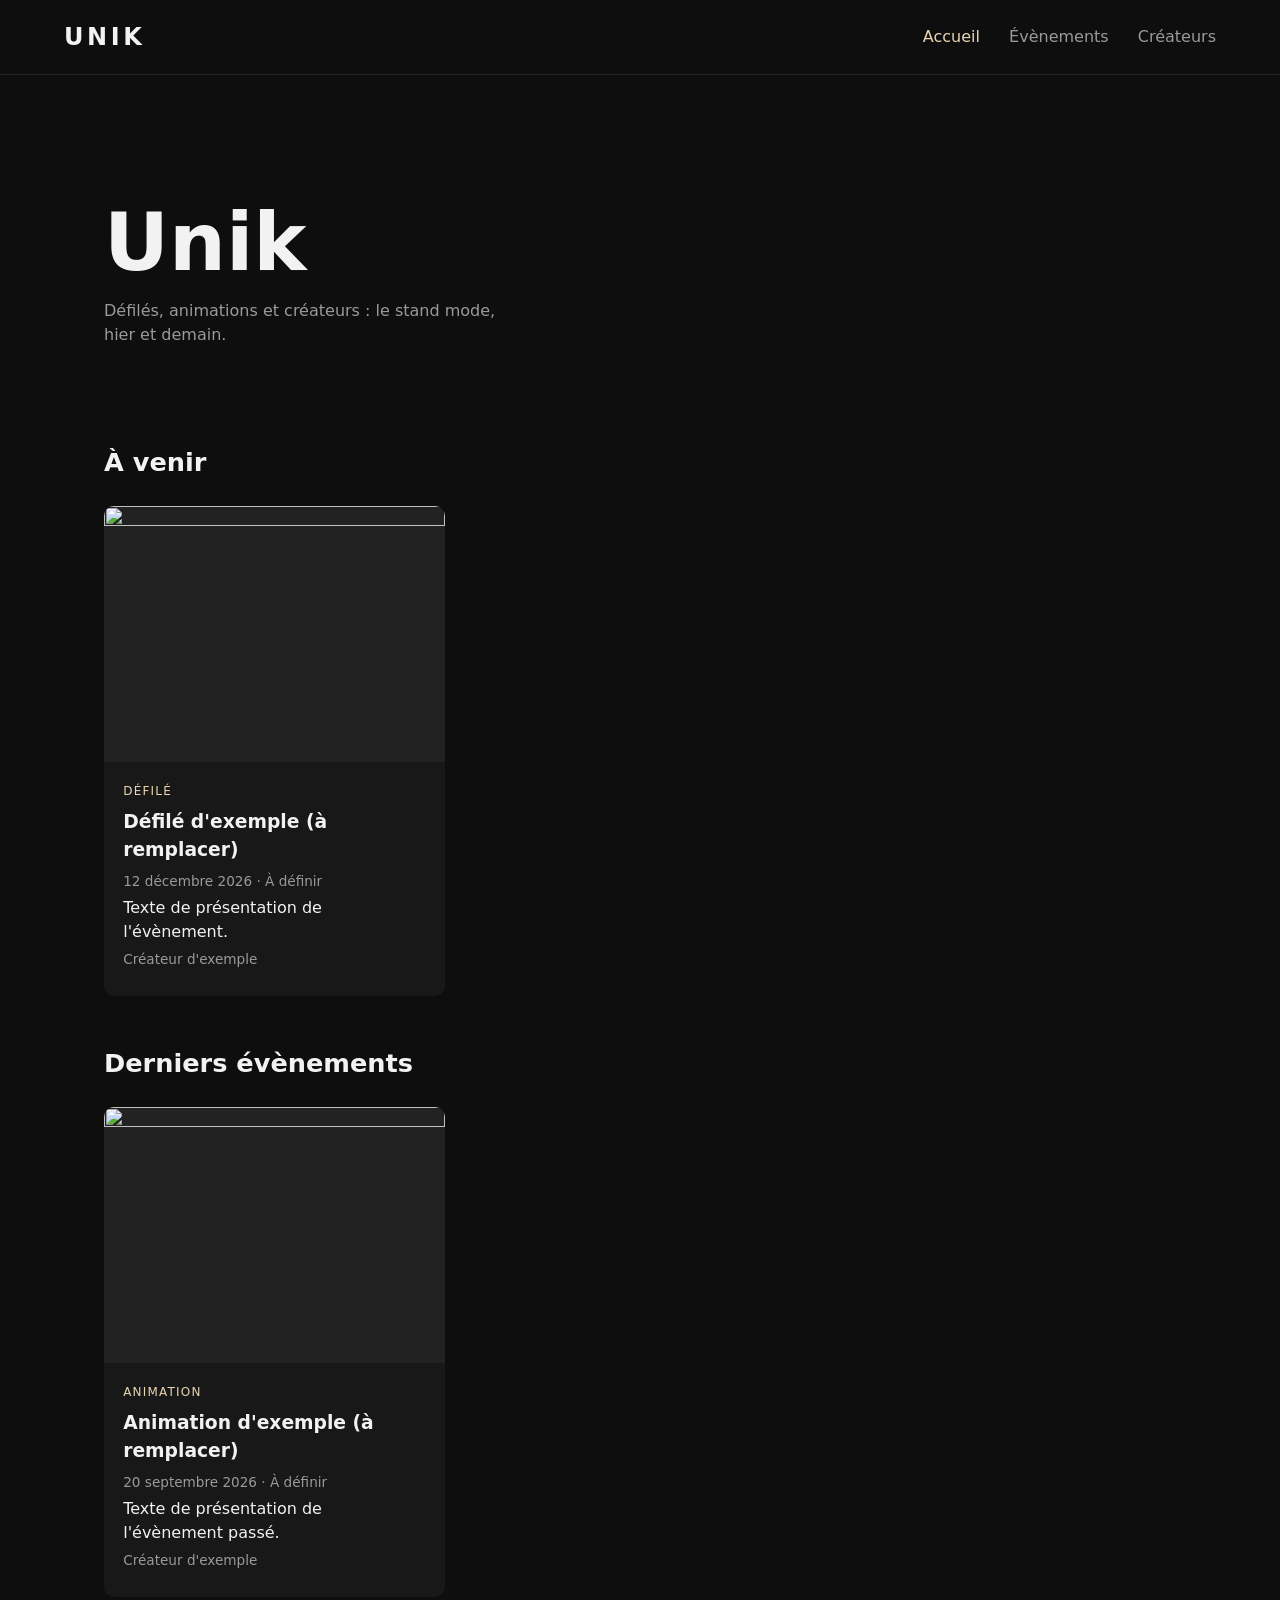
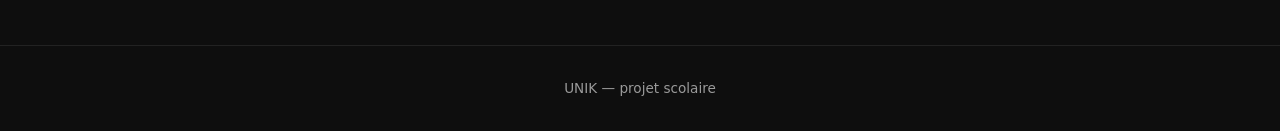
==== index.html @ 5e19cb2f "Structure initiale du site Co-Authored-By: Claude Sonnet 5.5 <noreply@anthropic.com>" ====
<!DOCTYPE html>
<html lang="fr">
<head>
  <meta charset="UTF-8">
  <meta name="viewport" content="width=device-width, initial-scale=1">
  <title>Accueil — UNIK</title>
  <link rel="stylesheet" href="css/style.css">
</head>
<body>
<header>
  <a class="logo" href="index.html">Unik</a>
  <nav>
    <a href="index.html" class="active">Accueil</a>
    <a href="evenements.html" >Évènements</a>
    <a href="createurs.html" >Créateurs</a>
  </nav>
</header>
<main>
<section class="hero">
  <h1>Unik</h1>
  <p>Défilés, animations et créateurs : le stand mode, hier et demain.</p>
</section>
<h2>À venir</h2>
<div class="grid" id="upcoming"></div>
<h2>Derniers évènements</h2>
<div class="grid" id="past"></div>
</main>
<footer>UNIK — projet scolaire</footer>
<script src="js/data/creators.js"></script>
<script src="js/data/events.js"></script>
<script src="js/main.js"></script>
<script>
  render("#upcoming", EVENTS.filter(isUpcoming).sort(byDateAsc).slice(0, 3), eventCard, "Rien de prévu pour l'instant.");
  render("#past", EVENTS.filter((e) => !isUpcoming(e)).sort(byDateDesc).slice(0, 3), eventCard, "Pas encore d'archives.");
</script>
</body>
</html>
---- css/style.css ----
:root {
  --bg: #0e0e0e;
  --fg: #f2f2f2;
  --muted: #9a9a9a;
  --accent: #e8d5b0;
  --card: #181818;
  --radius: 10px;
}
* { box-sizing: border-box; margin: 0; padding: 0; }
body { background: var(--bg); color: var(--fg); font-family: system-ui, sans-serif; line-height: 1.5; }
a { color: inherit; text-decoration: none; }
img { display: block; width: 100%; aspect-ratio: 4/3; object-fit: cover; background: #222; }

header { display: flex; justify-content: space-between; align-items: center; padding: 1.2rem 5vw; border-bottom: 1px solid #222; }
.logo { font-size: 1.5rem; font-weight: 800; letter-spacing: .15em; text-transform: uppercase; }
nav a { margin-left: 1.5rem; color: var(--muted); }
nav a:hover, nav a.active { color: var(--accent); }

main { padding: 3rem 5vw; max-width: 1200px; margin: 0 auto; }
.hero { padding: 5rem 0 3rem; }
.hero h1 { font-size: clamp(2.5rem, 8vw, 5rem); line-height: 1; margin-bottom: 1rem; }
.hero p { color: var(--muted); max-width: 40ch; }
h2 { margin: 3rem 0 1.5rem; font-size: 1.6rem; }

.grid { display: grid; grid-template-columns: repeat(auto-fill, minmax(260px, 1fr)); gap: 1.5rem; }
.card { background: var(--card); border-radius: var(--radius); overflow: hidden; transition: transform .25s; }
.card:hover { transform: translateY(-4px); }
.card-body { padding: 1rem 1.2rem 1.4rem; }
.card h3 { margin: .4rem 0; }
.tag { font-size: .75rem; text-transform: uppercase; letter-spacing: .1em; color: var(--accent); }
.meta { color: var(--muted); font-size: .85rem; margin: .3rem 0; }
.empty { color: var(--muted); }

.tabs { display: flex; gap: 1rem; margin-bottom: 2rem; }
.tabs button { background: none; border: 1px solid #333; color: var(--muted); padding: .5rem 1.2rem; border-radius: 999px; cursor: pointer; font: inherit; }
.tabs button.active { background: var(--accent); color: #000; border-color: var(--accent); }

footer { text-align: center; padding: 2rem; color: var(--muted); border-top: 1px solid #222; font-size: .85rem; }
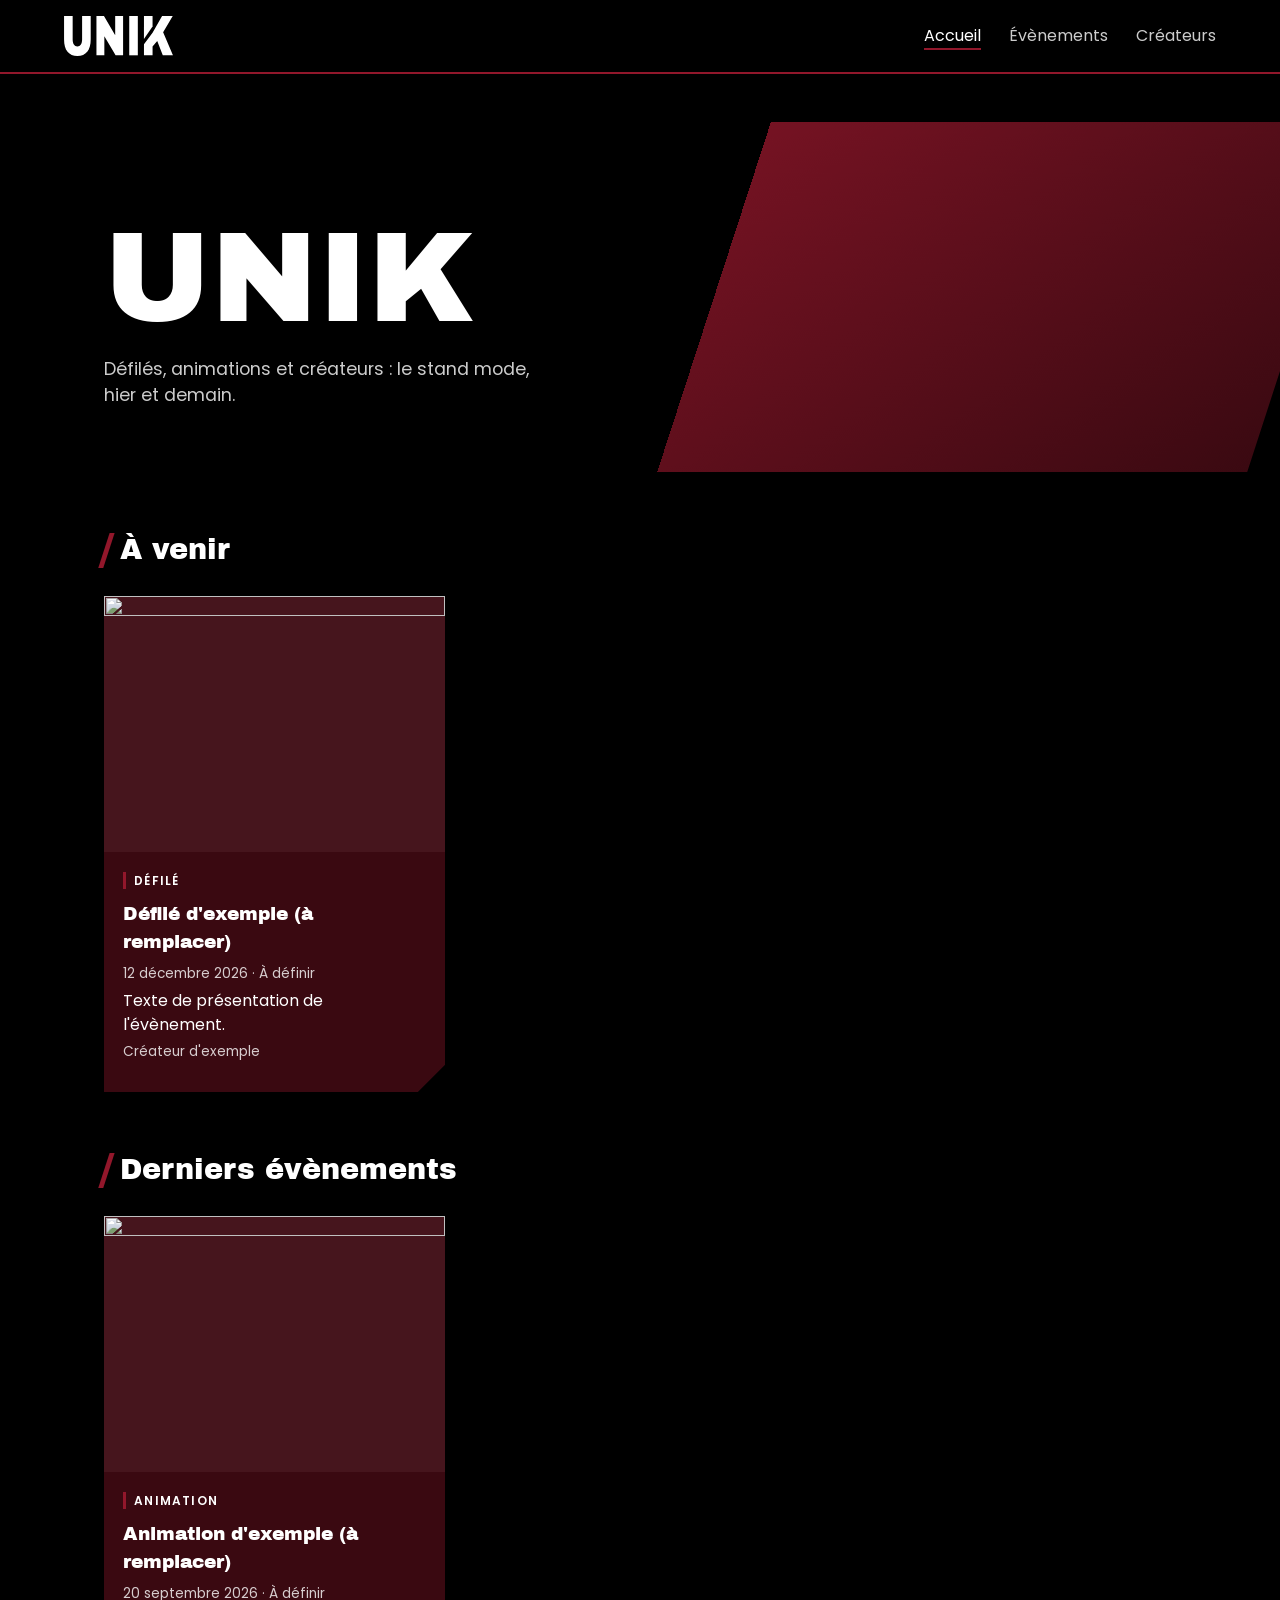
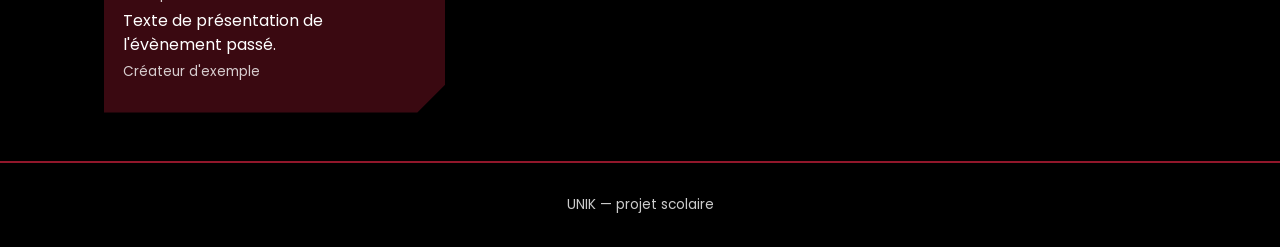
==== commit 83ad5c5d: "Charte graphique : couleurs, polices, logo et animations Co-Authored-By: Claude Sonnet 5.5 <noreply@" ====
--- a/index.html
+++ b/index.html
@@ -8,7 +8,7 @@
 </head>
 <body>
 <header>
-  <a class="logo" href="index.html">Unik</a>
+  <a class="logo" href="index.html"><img src="assets/logo/logo-unik-blanc.svg" alt="UNIK — accueil"></a>
   <nav>
     <a href="index.html" class="active">Accueil</a>
     <a href="evenements.html" >Évènements</a>
--- a/css/style.css
+++ b/css/style.css
@@ -1,38 +1,118 @@
+@import url("https://fonts.googleapis.com/css2?family=Archivo+Black&family=Poppins:wght@400;600&display=swap");
+
 :root {
-  --bg: #0e0e0e;
-  --fg: #f2f2f2;
-  --muted: #9a9a9a;
-  --accent: #e8d5b0;
-  --card: #181818;
-  --radius: 10px;
+  /* Couleurs de la charte */
+  --noir: #000000;
+  --blanc: #FFFFFF;
+  --bordeaux: #92172B;
+  /* Déclinaisons d'opacité (fonds et zones secondaires uniquement) */
+  --noir-80: rgba(0, 0, 0, .8);
+  --bordeaux-80: rgba(146, 23, 43, .8);
+  --bordeaux-60: rgba(146, 23, 43, .6);
+  --bordeaux-40: rgba(146, 23, 43, .4);
+  /* Polices */
+  --font-titre: "Archivo Black", sans-serif;
+  --font-texte: "Poppins", system-ui, sans-serif;
+  /* Rôles */
+  --bg: var(--noir);
+  --fg: var(--blanc);
+  --muted: rgba(255, 255, 255, .8);
+  --accent: var(--bordeaux);
+  --card: var(--bordeaux-40);
+  /* Découpe diagonale inspirée du K du logo */
+  --cut: polygon(0 0, 100% 0, 100% calc(100% - 28px), calc(100% - 28px) 100%, 0 100%);
+  --ease: cubic-bezier(.2, .8, .2, 1);
 }
+
+/* ---------- Animations ---------- */
+@keyframes monte { from { opacity: 0; transform: translateY(40px); } to { opacity: 1; transform: none; } }
+@keyframes glisse { from { opacity: 0; transform: translateX(-60px); } to { opacity: 1; transform: none; } }
+@keyframes descend { from { opacity: 0; transform: translateY(-100%); } to { opacity: 1; transform: none; } }
+@keyframes revele { from { clip-path: inset(0 100% 0 0); } to { clip-path: inset(0 0 0 0); } }
+@keyframes bande { from { transform: translateX(110%) skewX(-18deg); } to { transform: translateX(0) skewX(-18deg); } }
+@keyframes pulse { 0%, 100% { box-shadow: 0 0 0 0 var(--bordeaux-60); } 50% { box-shadow: 0 0 0 10px transparent; } }
+
 * { box-sizing: border-box; margin: 0; padding: 0; }
-body { background: var(--bg); color: var(--fg); font-family: system-ui, sans-serif; line-height: 1.5; }
+html { scroll-behavior: smooth; }
+body { background: var(--bg); color: var(--fg); font-family: var(--font-texte); line-height: 1.5; overflow-x: hidden; }
+h1, h2, h3 { font-family: var(--font-titre); font-weight: 400; }
 a { color: inherit; text-decoration: none; }
-img { display: block; width: 100%; aspect-ratio: 4/3; object-fit: cover; background: #222; }
+img { display: block; width: 100%; aspect-ratio: 4/3; object-fit: cover; background: var(--bordeaux-40); }
+:focus-visible { outline: 3px solid var(--blanc); outline-offset: 3px; }
 
-header { display: flex; justify-content: space-between; align-items: center; padding: 1.2rem 5vw; border-bottom: 1px solid #222; }
-.logo { font-size: 1.5rem; font-weight: 800; letter-spacing: .15em; text-transform: uppercase; }
-nav a { margin-left: 1.5rem; color: var(--muted); }
-nav a:hover, nav a.active { color: var(--accent); }
+/* ---------- Header ---------- */
+header {
+  position: sticky; top: 0; z-index: 10;
+  display: flex; justify-content: space-between; align-items: center;
+  padding: 1rem 5vw; background: var(--noir-80); backdrop-filter: blur(10px);
+  border-bottom: 2px solid var(--bordeaux);
+  animation: descend .7s var(--ease) both;
+}
+.logo img { width: auto; height: 2.5rem; aspect-ratio: auto; object-fit: contain; background: none; transition: transform .4s var(--ease); }
+.logo:hover img { transform: scale(1.08) rotate(-2deg); }
+nav a { position: relative; margin-left: 1.5rem; color: var(--muted); padding-bottom: .2rem; transition: color .25s; }
+nav a::after { content: ""; position: absolute; left: 0; bottom: 0; width: 100%; height: 2px; background: var(--bordeaux); transform: scaleX(0); transform-origin: left; transition: transform .35s var(--ease); }
+nav a:hover, nav a.active { color: var(--blanc); }
+nav a:hover::after, nav a.active::after { transform: scaleX(1); }
 
+/* ---------- Pages ---------- */
 main { padding: 3rem 5vw; max-width: 1200px; margin: 0 auto; }
-.hero { padding: 5rem 0 3rem; }
-.hero h1 { font-size: clamp(2.5rem, 8vw, 5rem); line-height: 1; margin-bottom: 1rem; }
-.hero p { color: var(--muted); max-width: 40ch; }
-h2 { margin: 3rem 0 1.5rem; font-size: 1.6rem; }
 
+.hero { position: relative; padding: 6rem 0 4rem; isolation: isolate; }
+.hero::before { /* grande découpe diagonale bordeaux */
+  content: ""; position: absolute; z-index: -1; top: 0; bottom: 0; right: -10vw; width: 55%;
+  background: linear-gradient(135deg, var(--bordeaux-80), var(--bordeaux-40));
+  transform: skewX(-18deg); animation: bande 1s var(--ease) .2s both;
+}
+.hero h1 { font-size: clamp(3rem, 12vw, 8rem); line-height: .95; margin-bottom: 1rem; text-transform: uppercase; animation: revele .9s var(--ease) .3s both; }
+.hero p { color: var(--muted); max-width: 40ch; font-size: 1.1rem; animation: monte .8s var(--ease) .7s both; }
+
+h2 { position: relative; margin: 3.5rem 0 1.5rem; font-size: 1.8rem; padding-left: 1rem; animation: glisse .7s var(--ease) both; }
+h2::before { content: ""; position: absolute; left: 0; top: .15em; bottom: .15em; width: 5px; background: var(--bordeaux); transform: skewX(-18deg); }
+
+/* ---------- Cartes ---------- */
 .grid { display: grid; grid-template-columns: repeat(auto-fill, minmax(260px, 1fr)); gap: 1.5rem; }
-.card { background: var(--card); border-radius: var(--radius); overflow: hidden; transition: transform .25s; }
-.card:hover { transform: translateY(-4px); }
-.card-body { padding: 1rem 1.2rem 1.4rem; }
-.card h3 { margin: .4rem 0; }
-.tag { font-size: .75rem; text-transform: uppercase; letter-spacing: .1em; color: var(--accent); }
+.card {
+  position: relative; background: var(--card); overflow: hidden; clip-path: var(--cut);
+  transition: transform .4s var(--ease), background .4s;
+  animation: monte .8s var(--ease) both;
+}
+.card:nth-child(2) { animation-delay: .12s; }
+.card:nth-child(3) { animation-delay: .24s; }
+.card:nth-child(4) { animation-delay: .36s; }
+.card:nth-child(n+5) { animation-delay: .48s; }
+.card img { transition: transform .8s var(--ease), filter .4s; filter: grayscale(.6); }
+.card:hover { transform: translateY(-8px); background: var(--bordeaux-80); }
+.card:hover img { transform: scale(1.1); filter: grayscale(0); }
+.card-body { padding: 1rem 1.2rem 1.6rem; }
+.card h3 { margin: .5rem 0; transition: transform .35s var(--ease); }
+.card:hover h3 { transform: translateX(6px); }
+.tag { font-size: .75rem; font-weight: 600; text-transform: uppercase; letter-spacing: .1em; color: var(--blanc); border-left: 3px solid var(--bordeaux); padding-left: .5rem; transition: border-color .3s, letter-spacing .3s; }
+.card:hover .tag { border-color: var(--blanc); letter-spacing: .18em; }
 .meta { color: var(--muted); font-size: .85rem; margin: .3rem 0; }
-.empty { color: var(--muted); }
+.empty { color: var(--muted); animation: monte .6s var(--ease) both; }
 
-.tabs { display: flex; gap: 1rem; margin-bottom: 2rem; }
-.tabs button { background: none; border: 1px solid #333; color: var(--muted); padding: .5rem 1.2rem; border-radius: 999px; cursor: pointer; font: inherit; }
-.tabs button.active { background: var(--accent); color: #000; border-color: var(--accent); }
+/* ---------- Onglets ---------- */
+.tabs { display: flex; gap: 1rem; margin-bottom: 2rem; animation: monte .7s var(--ease) .1s both; }
+.tabs button {
+  position: relative; overflow: hidden; background: none; border: 2px solid var(--bordeaux); color: var(--blanc);
+  padding: .6rem 1.4rem; border-radius: 999px; cursor: pointer; font: inherit; font-weight: 600;
+  transition: transform .25s var(--ease), background .3s;
+}
+.tabs button:hover { transform: scale(1.06); background: var(--bordeaux-60); }
+.tabs button:active { transform: scale(.96); }
+.tabs button.active { background: var(--bordeaux); animation: pulse 2s infinite; }
 
-footer { text-align: center; padding: 2rem; color: var(--muted); border-top: 1px solid #222; font-size: .85rem; }
+/* ---------- Footer ---------- */
+footer { text-align: center; padding: 2rem; color: var(--muted); border-top: 2px solid var(--bordeaux); font-size: .85rem; }
+
+/* Apparition au défilement (navigateurs compatibles), sinon animation au chargement */
+@supports (animation-timeline: view()) {
+  h2, .card { animation: monte linear both; animation-timeline: view(); animation-range: entry 0% entry 40%; animation-delay: 0s; }
+}
+
+/* Respect des personnes sensibles aux animations */
+@media (prefers-reduced-motion: reduce) {
+  *, *::before, *::after { animation: none !important; transition: none !important; }
+  html { scroll-behavior: auto; }
+}
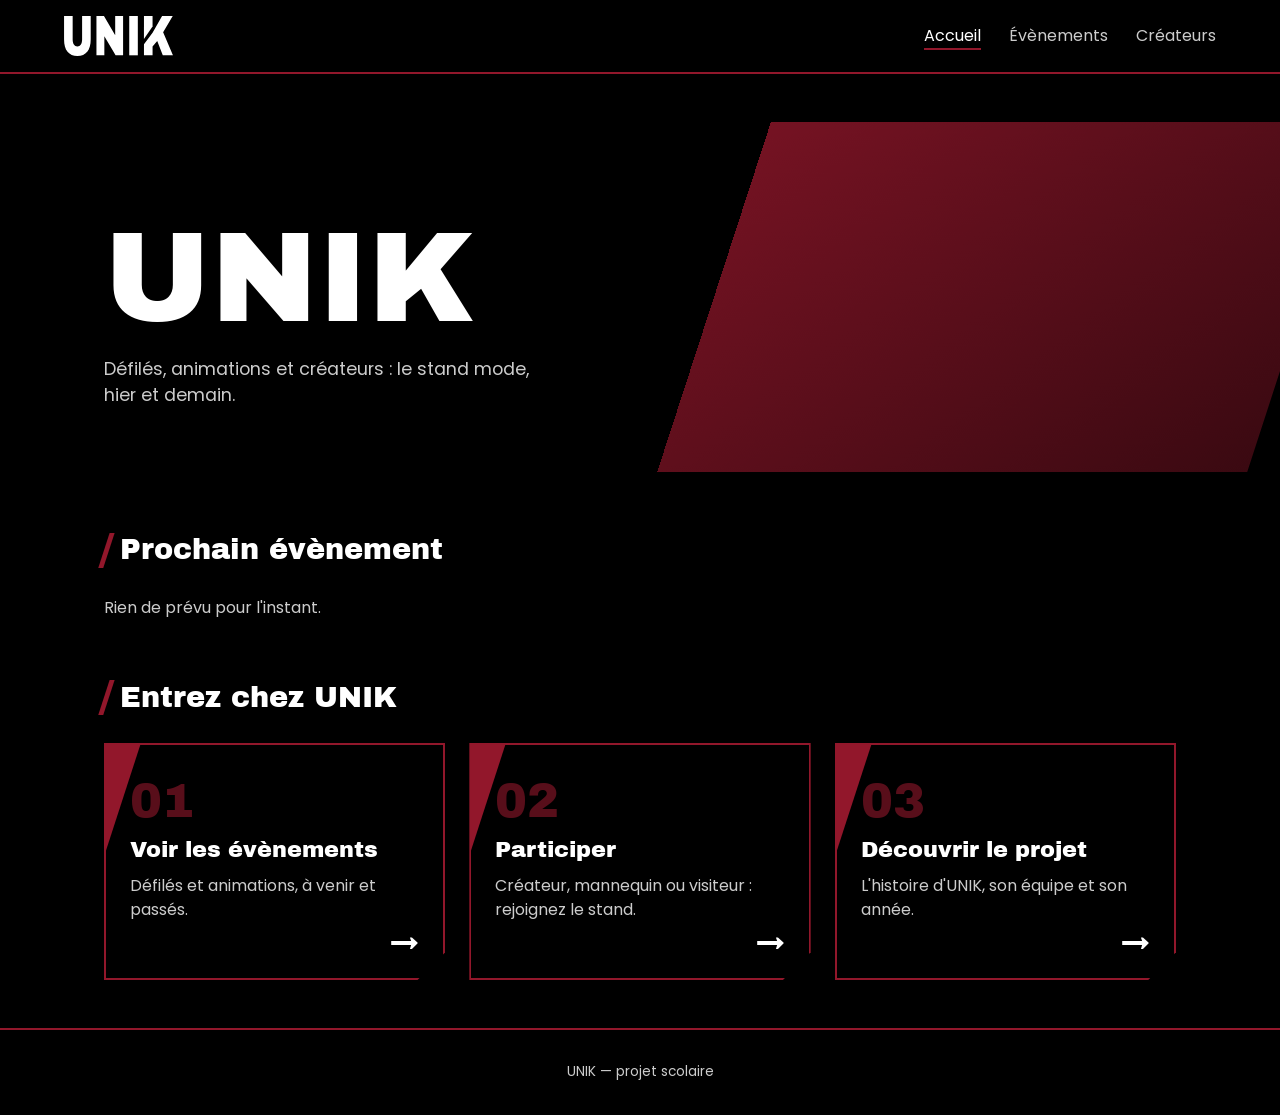
==== commit a7986560: "Page d'accueil : prochain évènement et 3 portes d'entrée Co-Authored-By: Claude Sonnet 5.5 <noreply@" ====
--- a/index.html
+++ b/index.html
@@ -20,18 +20,33 @@
   <h1>Unik</h1>
   <p>Défilés, animations et créateurs : le stand mode, hier et demain.</p>
 </section>
-<h2>À venir</h2>
-<div class="grid" id="upcoming"></div>
-<h2>Derniers évènements</h2>
-<div class="grid" id="past"></div>
+<h2>Prochain évènement</h2>
+<div class="grid" id="next"></div>
+<h2>Entrez chez UNIK</h2>
+<div class="doors">
+  <a class="door" href="evenements.html">
+    <span class="door-num">01</span>
+    <h3>Voir les évènements</h3>
+    <p>Défilés et animations, à venir et passés.</p>
+  </a>
+  <a class="door" href="participer.html">
+    <span class="door-num">02</span>
+    <h3>Participer</h3>
+    <p>Créateur, mannequin ou visiteur : rejoignez le stand.</p>
+  </a>
+  <a class="door" href="a-propos.html">
+    <span class="door-num">03</span>
+    <h3>Découvrir le projet</h3>
+    <p>L'histoire d'UNIK, son équipe et son année.</p>
+  </a>
+</div>
 </main>
 <footer>UNIK — projet scolaire</footer>
 <script src="js/data/creators.js"></script>
 <script src="js/data/events.js"></script>
 <script src="js/main.js"></script>
 <script>
-  render("#upcoming", EVENTS.filter(isUpcoming).sort(byDateAsc).slice(0, 3), eventCard, "Rien de prévu pour l'instant.");
-  render("#past", EVENTS.filter((e) => !isUpcoming(e)).sort(byDateDesc).slice(0, 3), eventCard, "Pas encore d'archives.");
+  render("#next", EVENTS.filter(isUpcoming).sort(byDateAsc).slice(0, 1), eventCard, "Rien de prévu pour l'instant.");
 </script>
 </body>
 </html>
--- a/css/style.css
+++ b/css/style.css
@@ -116,3 +116,27 @@
   *, *::before, *::after { animation: none !important; transition: none !important; }
   html { scroll-behavior: auto; }
 }
+
+/* ---------- Accueil : 3 portes d'entrée ---------- */
+.doors { display: grid; grid-template-columns: repeat(auto-fit, minmax(240px, 1fr)); gap: 1.5rem; }
+.door {
+  position: relative; display: block; overflow: hidden; padding: 2rem 1.5rem 3.5rem;
+  border: 2px solid var(--bordeaux); clip-path: var(--cut);
+  transition: transform .4s var(--ease), background .4s;
+  animation: monte .8s var(--ease) both;
+}
+.door:nth-child(2) { animation-delay: .12s; }
+.door:nth-child(3) { animation-delay: .24s; }
+.door::before { /* bande bordeaux qui balaie la porte au survol */
+  content: ""; position: absolute; inset: 0; z-index: -1; background: var(--bordeaux);
+  transform: translateX(-101%) skewX(-18deg); transition: transform .5s var(--ease);
+}
+.door::after { content: "→"; position: absolute; right: 1.5rem; bottom: 1rem; font-family: var(--font-titre); font-size: 1.8rem; transition: transform .4s var(--ease); }
+.door { isolation: isolate; }
+.door:hover { transform: translateY(-8px); }
+.door:hover::before { transform: translateX(0) skewX(-18deg) scaleX(1.3); }
+.door:hover::after { transform: translateX(10px); }
+.door-num { font-family: var(--font-titre); font-size: 3rem; line-height: 1; color: var(--bordeaux-60); transition: color .3s; }
+.door:hover .door-num { color: var(--blanc); }
+.door h3 { margin: .5rem 0; font-size: 1.4rem; }
+.door p { color: var(--muted); }
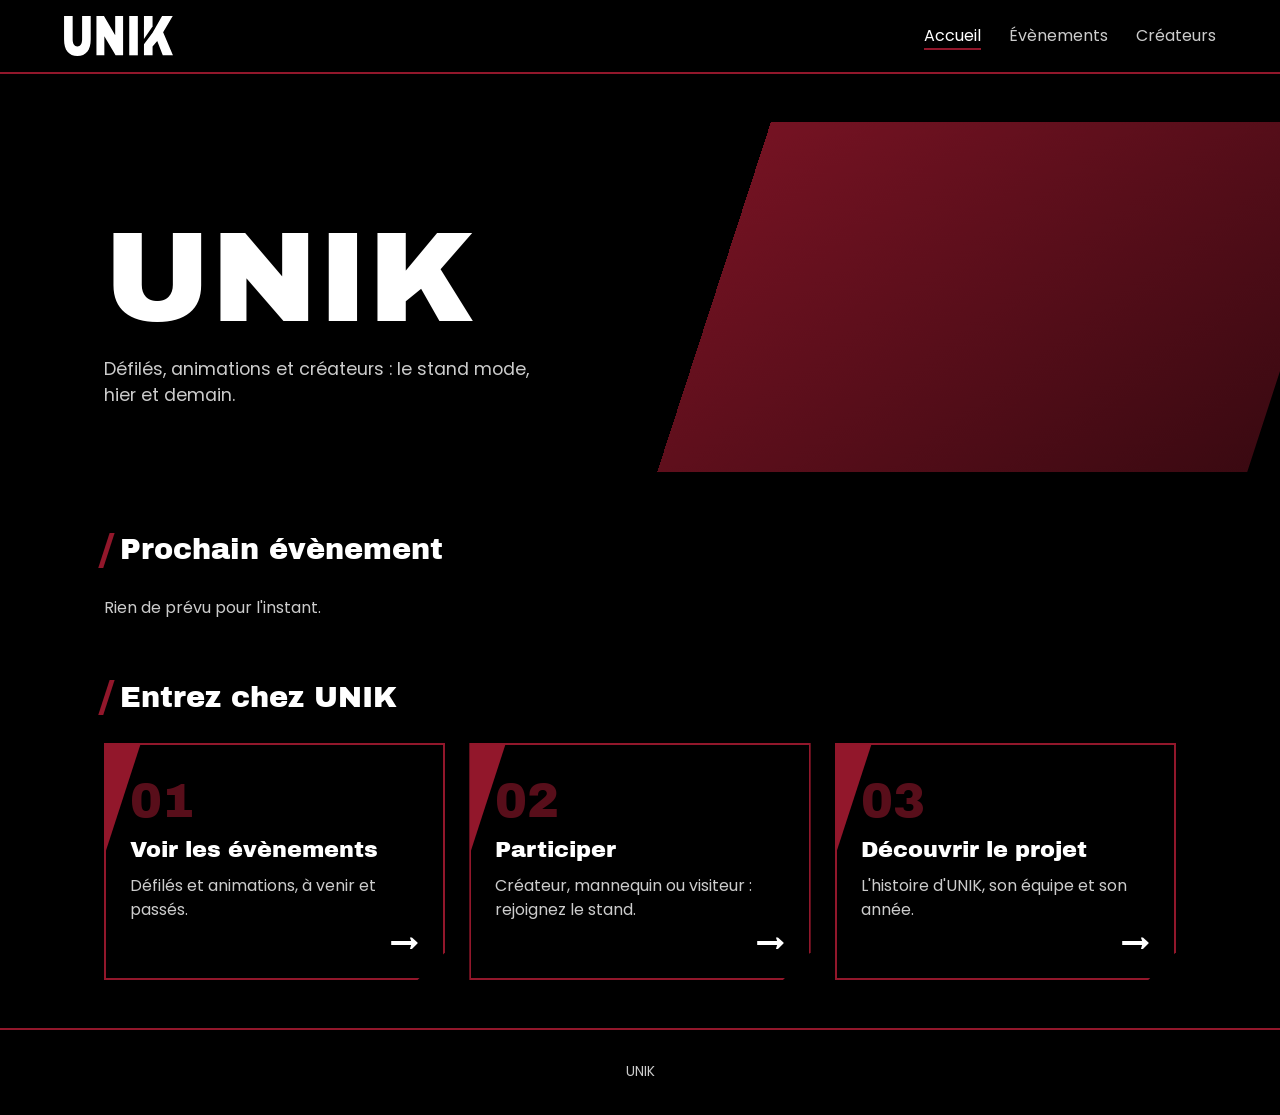
==== commit 88ed2650: "Retrait de « projet scolaire » du pied de page Co-Authored-By: Claude Sonnet 5.5 <noreply@anthropic." ====
--- a/index.html
+++ b/index.html
@@ -41,7 +41,7 @@
   </a>
 </div>
 </main>
-<footer>UNIK — projet scolaire</footer>
+<footer>UNIK</footer>
 <script src="js/data/creators.js"></script>
 <script src="js/data/events.js"></script>
 <script src="js/main.js"></script>
